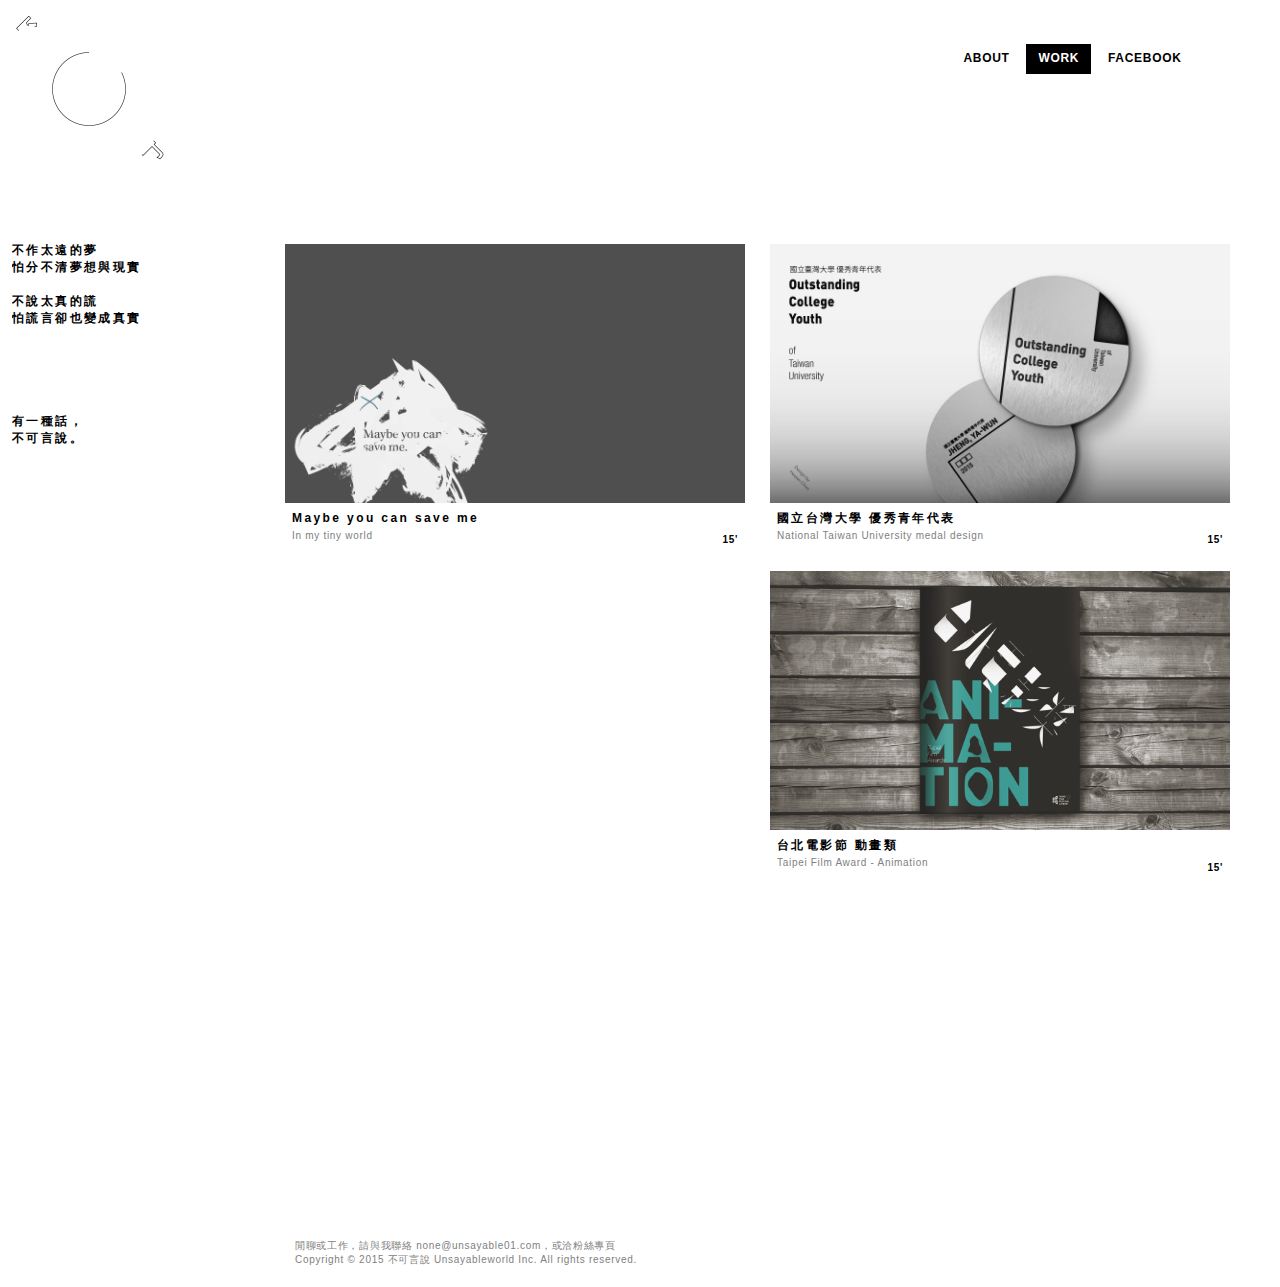
==== index.html @ 9d44fa0c "36" ====
<!DOCTYPE html>
<html lang="en">
	<head>
		<meta charset="utf-8" />
		<meta name="viewport" content="width=device-width, initial-scale=1.0">
		<title>不 可 言 說</title>
		<link rel="stylesheet" href="css/bootstrap.min.css" />
		<link rel="stylesheet" href="css/bootstrap-theme.min.css" />
		<link rel="stylesheet" href="css/bootstrap.css" />	
		<link rel="stylesheet" href="css/un01.css">
		<link rel="shortcut icon" type="image/x-icon" href="img/favicon.ico">

		<body class="nojQuery">
		<script language="javascript">$(function(){
			    $('body').removeClass('nojQuery');}
				$('a').hover(function(){
			    $(this).stop(false, true).fadeTo(300, .6)
			}, function(){
			    $(this).stop(false, true).fadeTo(300, 1)
			})</script>

	</head>

	<body>
		<div class="logo">
			<a href="www.unsayable01.com/">
			<img class="img-responsive" src="img/logo-forever-fadeout.gif"; style="width:150px; height:150px;" alt="unsayable">
			</a> 
		</div>

		<div class="container">
			<div class="menu">
				<a href="about.html">
					<ul>ABOUT</ul></a>

				<a href="www.unsayable01.com/">
					<ul style="background-color:black; color:white">
					WORK</ul></a>

				<a href="https://www.facebook.com/Unsayable.Words" target="facebook">
					<ul>FACEBOOK</ul></a>
			</div>
		</div>
		
		<div class ="box01">
			<p class="boxt">不作太遠的夢<br />
							怕分不清夢想與現實<br /> <br />
							不說太真的謊<br />
							怕謊言卻也變成真實<br /><br /><br /><br /><br /><br />
			<p class="boxt">有一種話，<br />不可言說。
		</div>

		<div class="container">
			<div class="col-sm-5">
			<a href="w_outstanding.html">
				<div class="work">
					<img class="img-responsive" src="img/outstanding/009602.jpg">
					<div class="title_box">
						<p class="title">國立台灣大學 優秀青年代表</p><br>
						<p class="subtitle">National Taiwan University medal design</p>
						<p class="title_l">15'</p>
					</div>
				</div>
			</div>
			</a>
			
			<div class="col-sm-5">
			<a href="maybe.html">
				<div class="work">
					<img class="img-responsive" src="img/maybeyoucan/maybe960-3.png" style="clip:rect(0px,500px,200px,0px);">
					<div class="title_box">
						<p class="title">Maybe you can save me</p><br>
						<p class="subtitle">In my tiny world</p>
						<p class="title_l">15'</p>
					</div>
				</div>
			</a>
			</div>

			
			<div class="col-sm-5">
			<a href="w_taipeifilm.html">
				<div class="work">
					<img class="img-responsive" src="img/taipeifilm/taipeifilm.png">
					<div class="title_box">
						<p class="title">台北電影節 動畫類</p><br>
						<p class="subtitle">Taipei Film Award - Animation</p>
						<p class="title_l">15'</p>
					</div>
				</div>
			</a>
			</div>


		</div>
		</div>
		<div class="container">
		<div class="col-sm-10">
			<br><br><br><br><br><br><br><br><br><br><br><br><br><br><br><br><br>
			
			<p class="sssubtitle">閒聊或工作，請與我聯絡 none@unsayable01.com，或洽粉絲專頁</p>
			<a class="ul" href="https://www.facebook.com/Unsayable.Words">
			<p class="sssubtitle">Copyright © 2015 不可言說 Unsayableworld Inc. All rights reserved.</p>
			<br>
			</div>
			</div>
	</body>





	</html>
---- css/un01.css ----
body {
	font-family: "Myriad Set Pro","Lucida Grande","LiHei Pro","微軟正黑體", sans-serif;
	font-color:#586175;
	letter-spacing: .05em;

}

.title_box{
	margin: .5em;
}
.title{
	margin: 0;
	padding: 0;
	font-size: 12px;
	font-weight: bold;	
	letter-spacing: .2em;
}

.subtitle {
	margin: 0;
	margin-top:-18px;
	font-size: 10px;
	font-weight: light;
	color: gray;
}
.sssubtitle {
	margin: 0;
	margin-top:0px;
	font-size: 10px;
	font-weight: light;
	color: gray;
}
.title_l{
	float: right;
	font-size: 10px;
	margin-top: -1em;
	font-weight: bold;

}

.article{
	margin: 0;
	padding: 0;
	font-size: 12px;
	font-weight: light;	
}

a:visited {
	text-decoration:none;
	color:black;
}
a {
	color:black;
	}
@media (min-width: 1024px){
	a:hover 
	{
		color:gray;
		-webkit-animation: opacity_02 1s ease 0s 1 alternate;
		-moz-animation: opacity_02 1s ease 0s 1 alternate;
		-o-animation: opacity_02 1s ease 0s 1 alternate;
		animation: opacity_02 1s ease 0s 1 alternate;

	}
	.img-responsive:hover{
		-webkit-animation: opacity_02 1.5s ease 0s 1 alternate;
		-moz-animation: opacity_02 1.5s ease 0s 1 alternate;
		-o-animation: opacity_02 1.5s ease 0s 1 alternate;
		animation: opacity_02 1.5s ease 0s 1 alternate;

	}

	p.boxt{
		color:black;
		visibility:visible;
	}
	ul:hover{
		background-color:black;
		color:white;
		-webkit-animation: opacity_02 .5s ease 0s 1 alternate;
		-moz-animation: opacity_02 .5s ease 0s 1 alternate;
		-o-animation: opacity_02 .5s ease 0s 1 alternate;
		animation: opacity_02 .5s ease 0s 1 alternate;
	}
	.logo {
		z-index:1;
		position:fixed;
		top: 1em;
		left: 1em;

	}
	ul {
		text-align:right;
		font-size: 12px;
		list-style-type: none; 
		padding: 1em;
		padding-top: .5em; 
		padding-bottom: .5em;
		margin: .2em;
		float: left;

	}
	div.box01{
		visibility:visible;
	}
}

@media (max-width: 1023px){
	ul{
		font-size: 12px;
		float:left;
		width:;
		padding: .5em;
		padding-right: 1em;
		padding-left: 1em;
		margin: .2em;
    	//border:black 1px solid;
		text-align:right;
	}

	div.menu {
		padding-top:2em;
		padding-bottom:-2em;
		margin: 2em -1em 0em 0;
		padding:-2em;
	}
	div.col-sm-5, .col-sm-8, .col-sm-10 {
		padding:0;
		margin:0;
	}
}

	





.menu {
	font-weight:bold;
	margin-bottom:10em;
	padding:1em;
	float:right;
	word-break: break-all;

	margin-top:2em;
}

.box01 {
	padding: 1em;
	padding-right: 0;
	width: 175px;
	height: 500px;
	z-index: 0;
	float: left;
	position: absolute;
	font-size: 12px;
	letter-spacing: -1px;
	word-break: break-all;
	visibility:hidden;
}
.boxt{
	margin: 0;
	padding: 0;
	font-size: 12px;
	font-weight: bold;	
	overflow:hidden;
	color:black;
	word-break: break-all;
	visibility:hidden;
	font-weight: light;
	letter-spacing: .2em;
}

.box02 {
	margin: 3em;
	margin-top: 20em;
	width: 350px;
	z-index: 0;
	float: left;
	position: absolute;
	color: gray;
	font-size: 12px;
	letter-spacing: -1px;
	word-break: break-all;

}

@keyframes opacity_01{
    0% { opacity: 0 ; }
  100% { opacity: 1; }
}
@keyframes opacity_02{
    0% { opacity: .7 ; }
  100% { opacity: 1; }
}

@-moz-keyframes opacity_01{
    0% { opacity: 0 ; }
  100% { opacity: 1; }
}
@-moz-keyframes opacity_02{
    0% { opacity: .7 ; }
  100% { opacity: 1; }
}

@-webkit-keyframes opacity_01{
    0% { opacity: 0 ; }
  100% { opacity: 1; }
}

@-webkit-keyframes opacity_02{
    from { opacity: .7 ; }
  	  to { opacity: 1; }
}


@-o-keyframes opacity_01{
    0% { opacity: 0 ; }
  100% { opacity: 1; }
}

@-o-keyframes opacity_02{
    from { opacity: .7 ; }
  	  to { opacity: 1; }
}

/* Limit the hover styles in your CSS so that they only apply when the nojQuery 
class is present */

body.nojQuery ul#mainFilter a:hover {
    /* CSS-only hover styles go here */
}
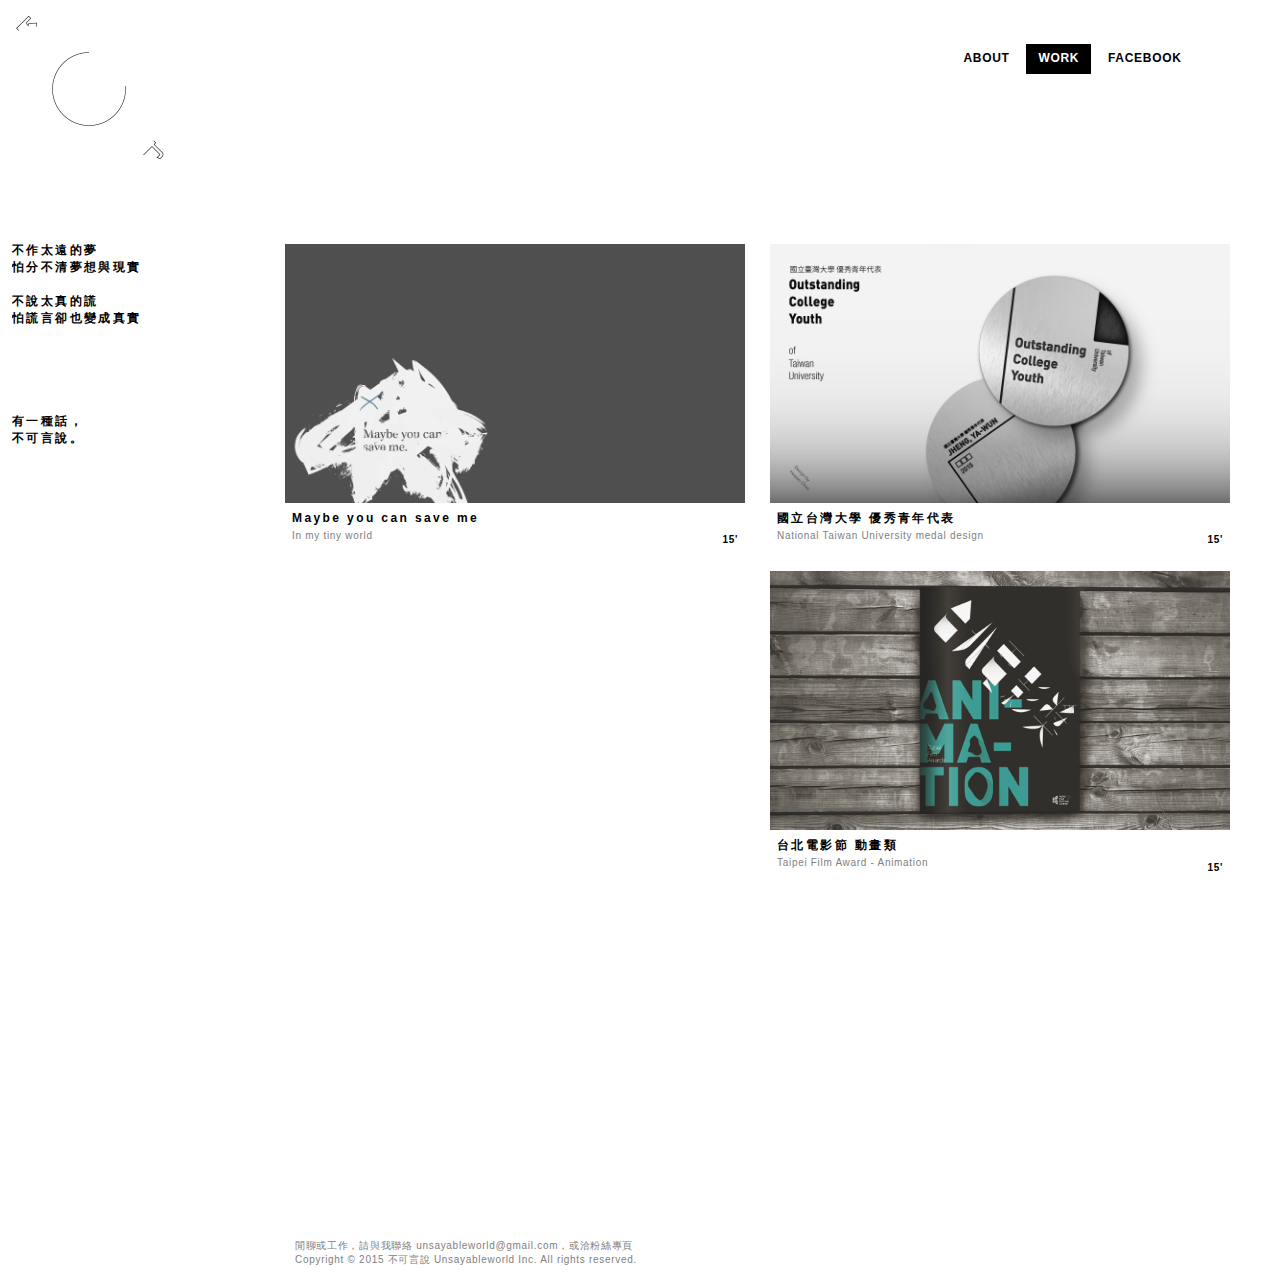
==== commit 12c5e009: "37" ====
--- a/index.html
+++ b/index.html
@@ -23,7 +23,7 @@
 
 	<body>
 		<div class="logo">
-			<a href="www.unsayable01.com/">
+			<a href="index.html">
 			<img class="img-responsive" src="img/logo-forever-fadeout.gif"; style="width:150px; height:150px;" alt="unsayable">
 			</a> 
 		</div>
@@ -33,7 +33,7 @@
 				<a href="about.html">
 					<ul>ABOUT</ul></a>
 
-				<a href="www.unsayable01.com/">
+				<a href="index.html">
 					<ul style="background-color:black; color:white">
 					WORK</ul></a>
 
@@ -98,7 +98,7 @@
 		<div class="col-sm-10">
 			<br><br><br><br><br><br><br><br><br><br><br><br><br><br><br><br><br>
 			
-			<p class="sssubtitle">閒聊或工作，請與我聯絡 none@unsayable01.com，或洽粉絲專頁</p>
+			<p class="sssubtitle">閒聊或工作，請與我聯絡 unsayableworld@gmail.com，或洽粉絲專頁</p>
 			<a class="ul" href="https://www.facebook.com/Unsayable.Words">
 			<p class="sssubtitle">Copyright © 2015 不可言說 Unsayableworld Inc. All rights reserved.</p>
 			<br>
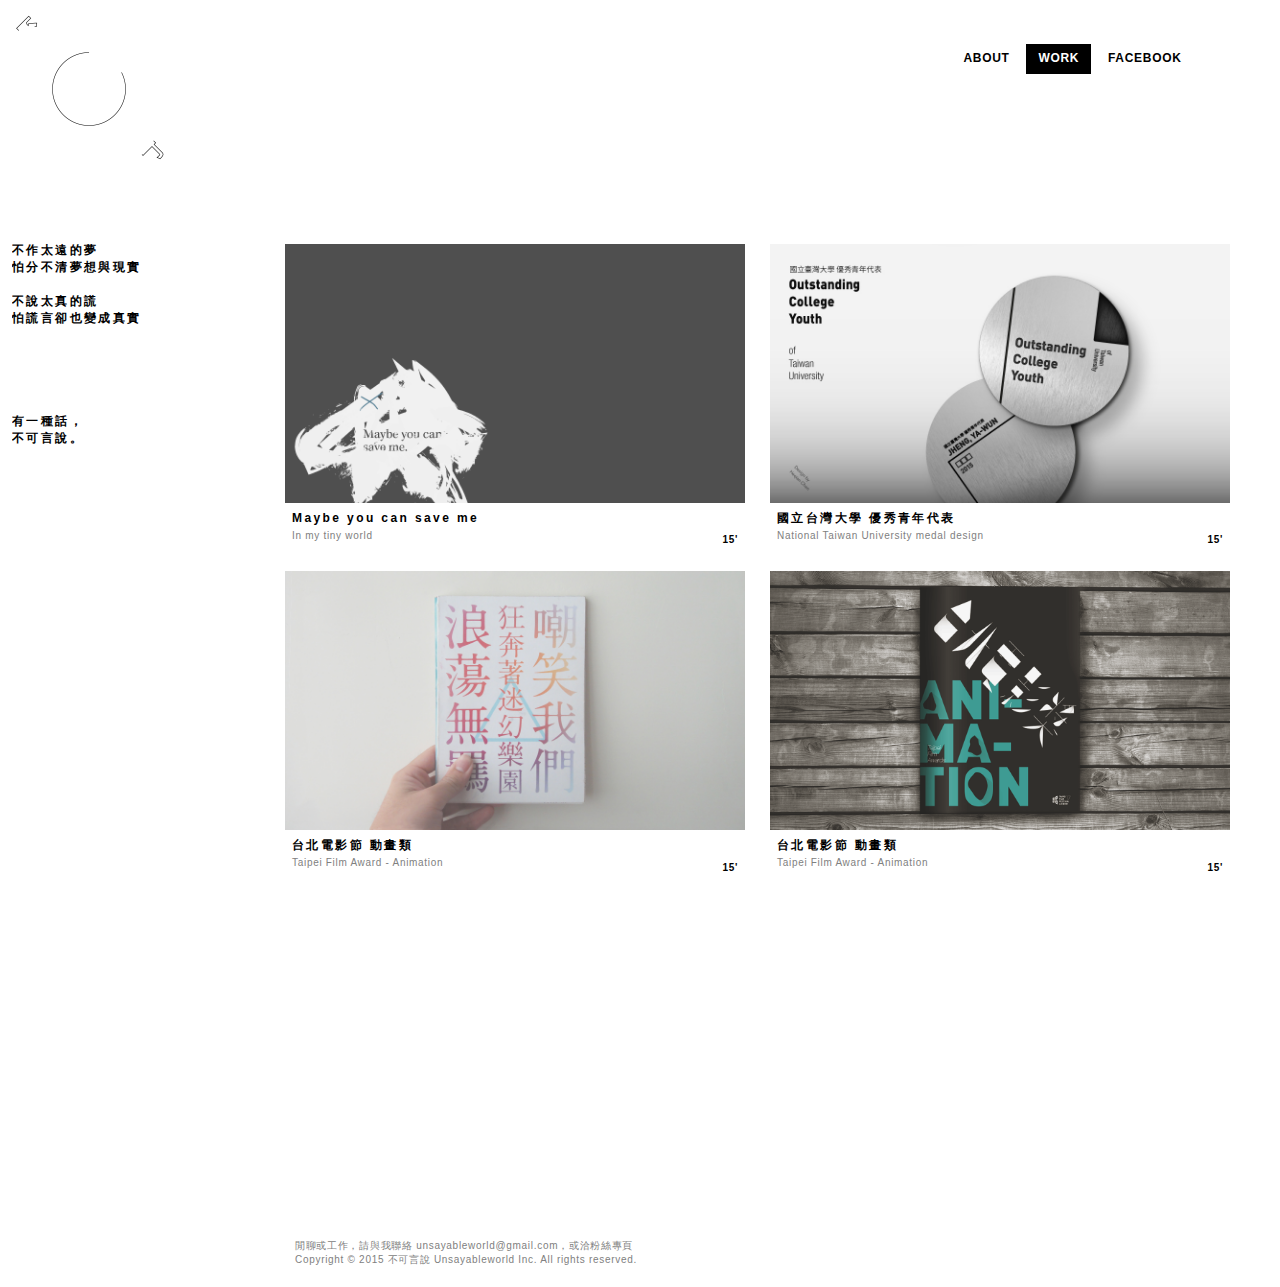
==== commit 56ec9156: "lifebook01" ====
--- a/index.html
+++ b/index.html
@@ -91,6 +91,19 @@
 			</a>
 			</div>
 
+			<div class="col-sm-5">
+			<a href="lifebook.html">
+				<div class="work">
+					<img class="img-responsive" src="img/lifebook/000.jpg">
+					<div class="title_box">
+						<p class="title">台北電影節 動畫類</p><br>
+						<p class="subtitle">Taipei Film Award - Animation</p>
+						<p class="title_l">15'</p>
+					</div>
+				</div>
+			</a>
+			</div>
+
 
 		</div>
 		</div>
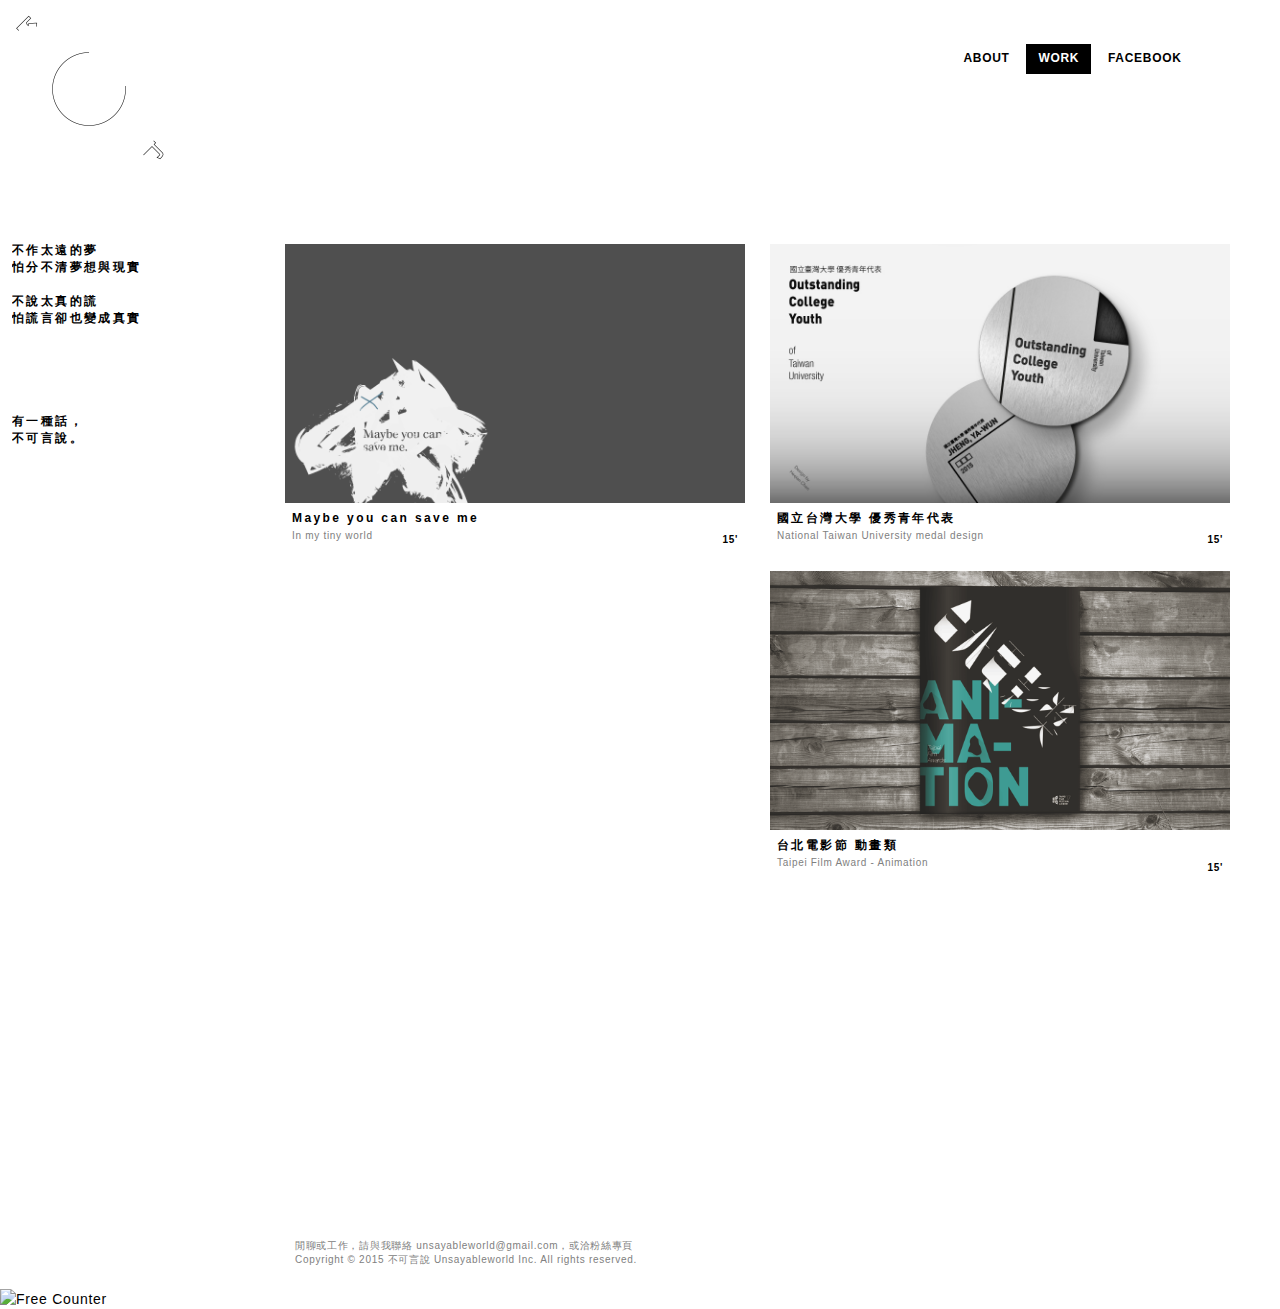
==== commit f1103fa9: "39" ====
--- a/index.html
+++ b/index.html
@@ -51,6 +51,9 @@
 		</div>
 
 		<div class="container">
+		
+		
+
 			<div class="col-sm-5">
 			<a href="w_outstanding.html">
 				<div class="work">
@@ -91,18 +94,7 @@
 			</a>
 			</div>
 
-			<div class="col-sm-5">
-			<a href="lifebook.html">
-				<div class="work">
-					<img class="img-responsive" src="img/lifebook/000.jpg">
-					<div class="title_box">
-						<p class="title">台北電影節 動畫類</p><br>
-						<p class="subtitle">Taipei Film Award - Animation</p>
-						<p class="title_l">15'</p>
-					</div>
-				</div>
-			</a>
-			</div>
+			
 
 
 		</div>
@@ -115,8 +107,14 @@
 			<a class="ul" href="https://www.facebook.com/Unsayable.Words">
 			<p class="sssubtitle">Copyright © 2015 不可言說 Unsayableworld Inc. All rights reserved.</p>
 			<br>
+
 			</div>
+			
 			</div>
+<!-- Counter Code START -->
+<a href="http://www.e-zeeinternet.com/" target="_blank">
+<img src="http://www.e-zeeinternet.com/count.php?page=1120269&style=small_black&nbdigits=5&reloads=1" alt="Free Counter" border="0" ></a><br><!-- Counter Code END -->
+
 	</body>
 
 
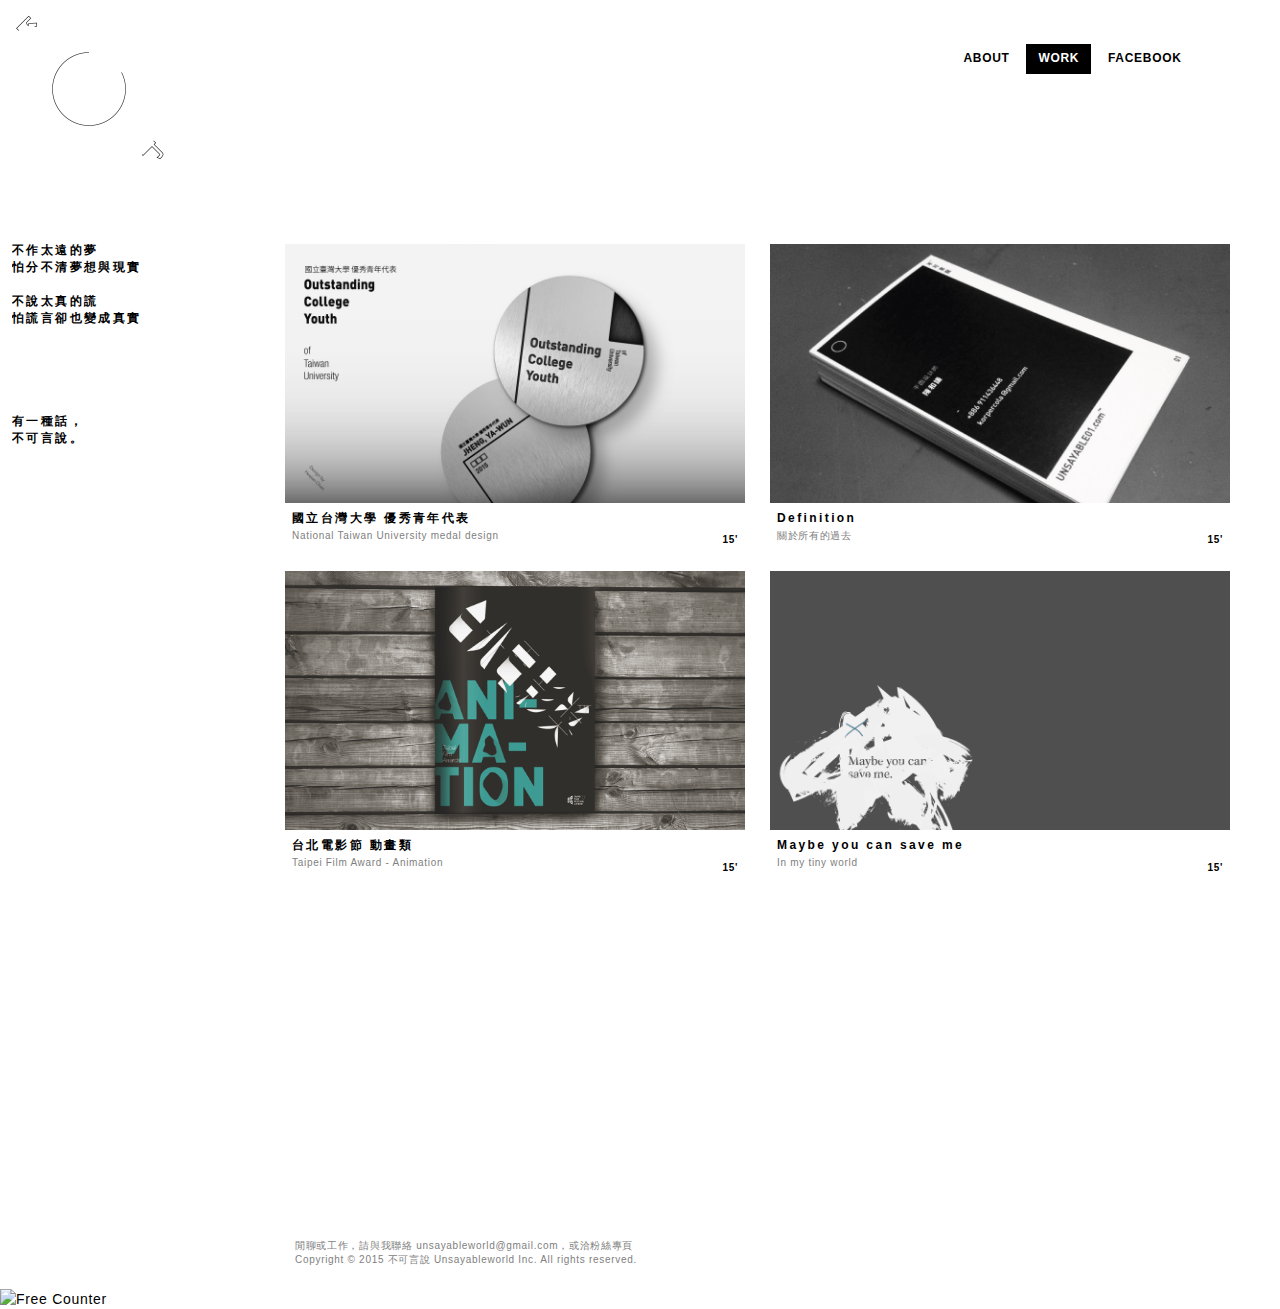
==== commit 617bfae6: "definition01" ====
--- a/index.html
+++ b/index.html
@@ -18,6 +18,15 @@
 			}, function(){
 			    $(this).stop(false, true).fadeTo(300, 1)
 			})</script>
+		<script>
+  				(function(i,s,o,g,r,a,m){i['GoogleAnalyticsObject']=r;i[r]=i[r]||function(){
+ 				 (i[r].q=i[r].q||[]).push(arguments)},i[r].l=1*new Date();a=s.createElement(o),
+ 				 m=s.getElementsByTagName(o)[0];a.async=1;a.src=g;m.parentNode.insertBefore(a,m)
+ 				 })(window,document,'script','//www.google-analytics.com/analytics.js','ga');
+
+			  	ga('create', 'UA-67494443-1', 'auto');
+  				ga('send', 'pageview');
+		</script>
 
 	</head>
 
@@ -53,6 +62,17 @@
 		<div class="container">
 		
 		
+			<div class="col-sm-5">
+			<a href="i_definition.html">
+				<div class="work">
+					<img class="img-responsive" src="img/definition/definition2.jpg">
+					<div class="title_box">
+						<p class="title">Definition</p><br>
+						<p class="subtitle">關於所有的過去</p>
+						<p class="title_l">15'</p>
+					</div>
+				</div>
+			</div>
 
 			<div class="col-sm-5">
 			<a href="w_outstanding.html">
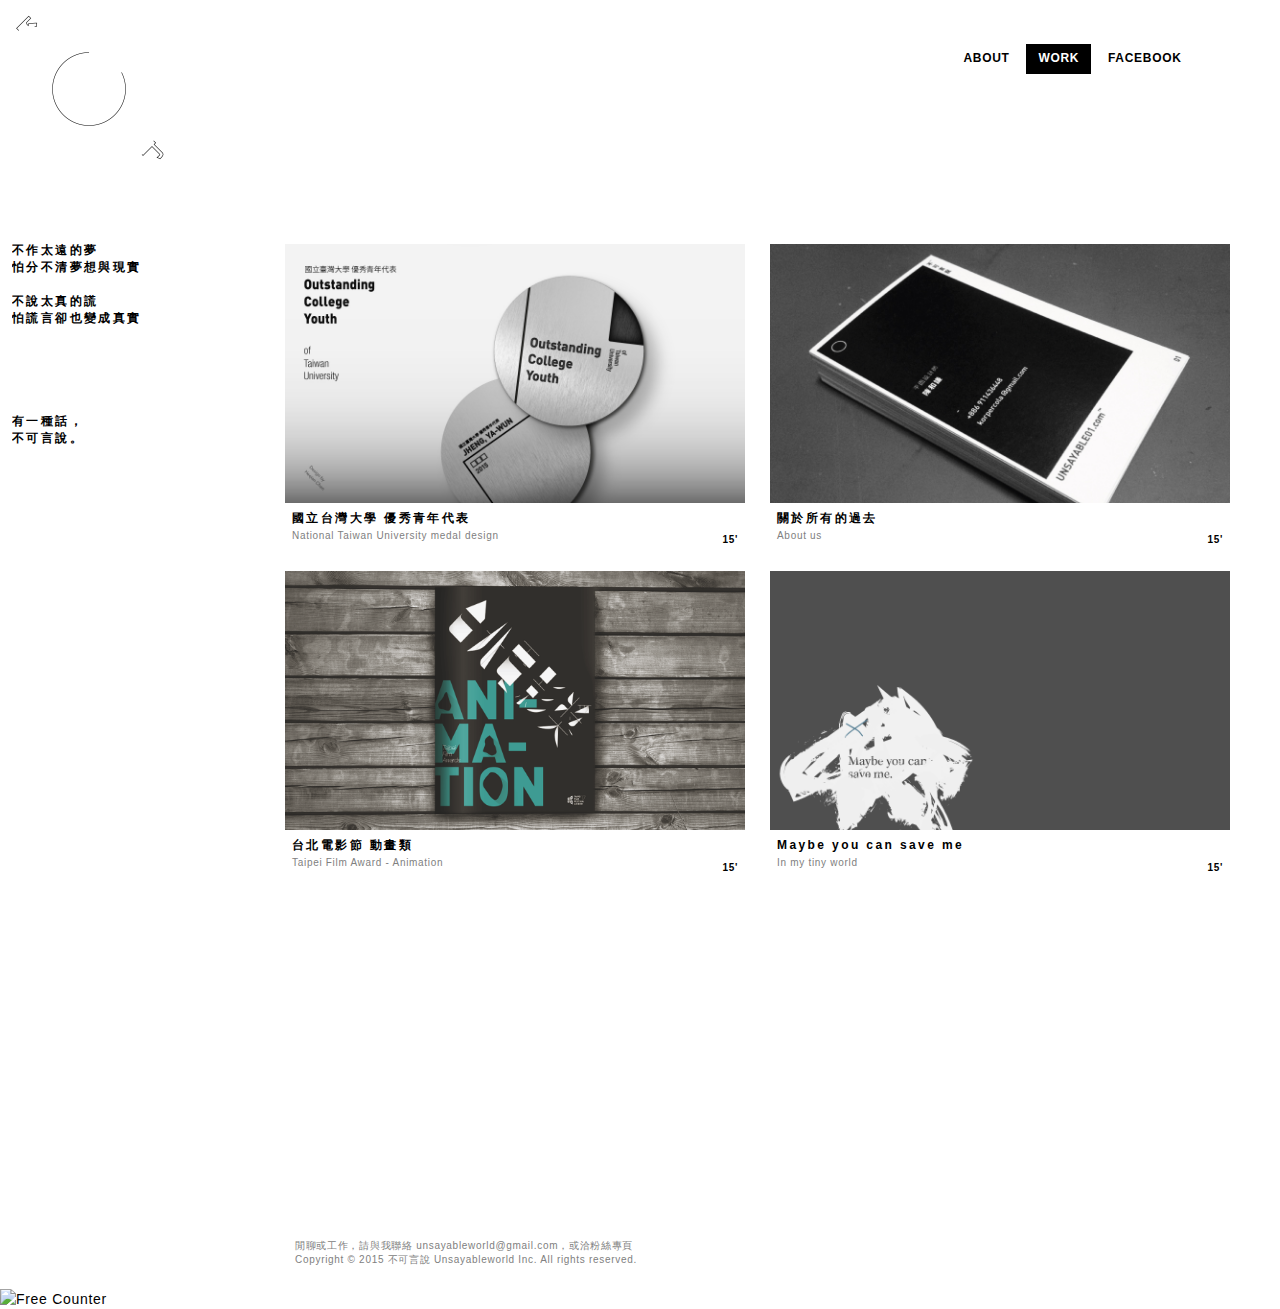
==== commit b725d274: "04" ====
--- a/index.html
+++ b/index.html
@@ -67,8 +67,8 @@
 				<div class="work">
 					<img class="img-responsive" src="img/definition/definition2.jpg">
 					<div class="title_box">
-						<p class="title">Definition</p><br>
-						<p class="subtitle">關於所有的過去</p>
+						<p class="title">關於所有的過去</p><br>
+						<p class="subtitle">About us</p>
 						<p class="title_l">15'</p>
 					</div>
 				</div>
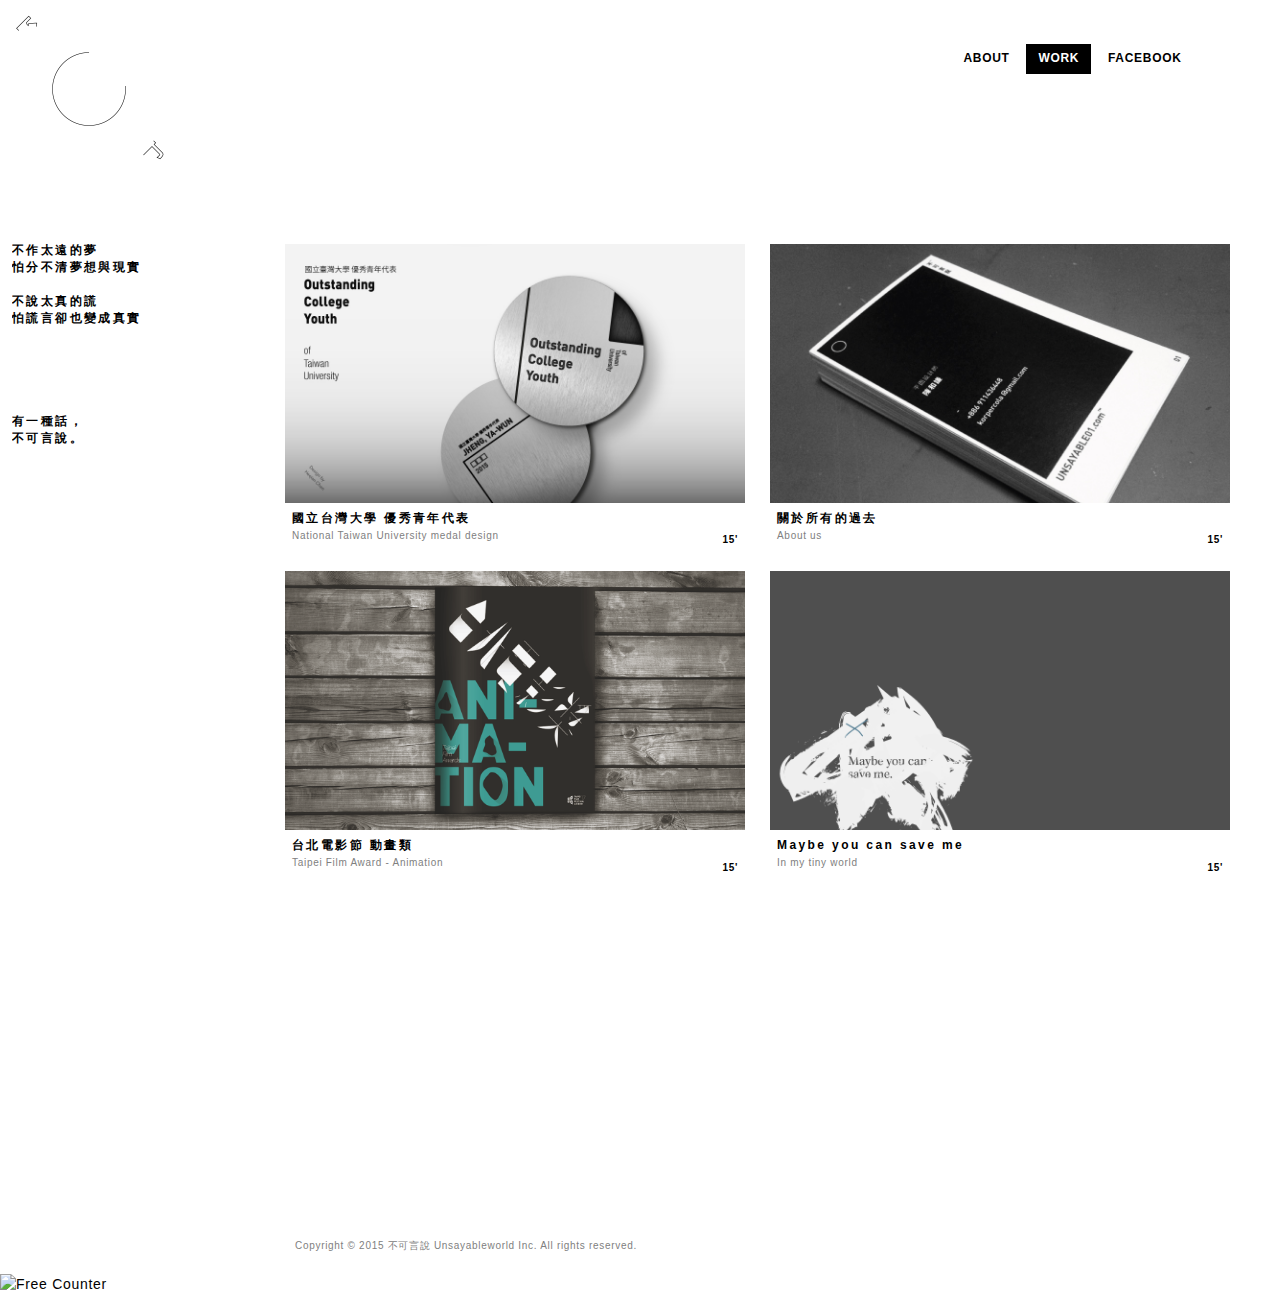
==== commit 5e0b4379: "0908" ====
--- a/index.html
+++ b/index.html
@@ -1,9 +1,16 @@
 <!DOCTYPE html>
 <html lang="en">
 	<head>
+		<title>不可言說 UNSAYABLE01</title>
+		<meta name="description" content="unsayable01">
+		<meta name="keywords" content="unsayable01">
+		<meta name="description" content="不可言說">
+		<meta name="keywords" content="不可言說">
+		<meta name="description" content="不可言說 UNSAYABLE01">
+		<meta name="keywords" content="不可言說 UNSAYABLE01">
 		<meta charset="utf-8" />
 		<meta name="viewport" content="width=device-width, initial-scale=1.0">
-		<title>不 可 言 說</title>
+		
 		<link rel="stylesheet" href="css/bootstrap.min.css" />
 		<link rel="stylesheet" href="css/bootstrap-theme.min.css" />
 		<link rel="stylesheet" href="css/bootstrap.css" />	
@@ -123,8 +130,6 @@
 		<div class="col-sm-10">
 			<br><br><br><br><br><br><br><br><br><br><br><br><br><br><br><br><br>
 			
-			<p class="sssubtitle">閒聊或工作，請與我聯絡 unsayableworld@gmail.com，或洽粉絲專頁</p>
-			<a class="ul" href="https://www.facebook.com/Unsayable.Words">
 			<p class="sssubtitle">Copyright © 2015 不可言說 Unsayableworld Inc. All rights reserved.</p>
 			<br>
 
